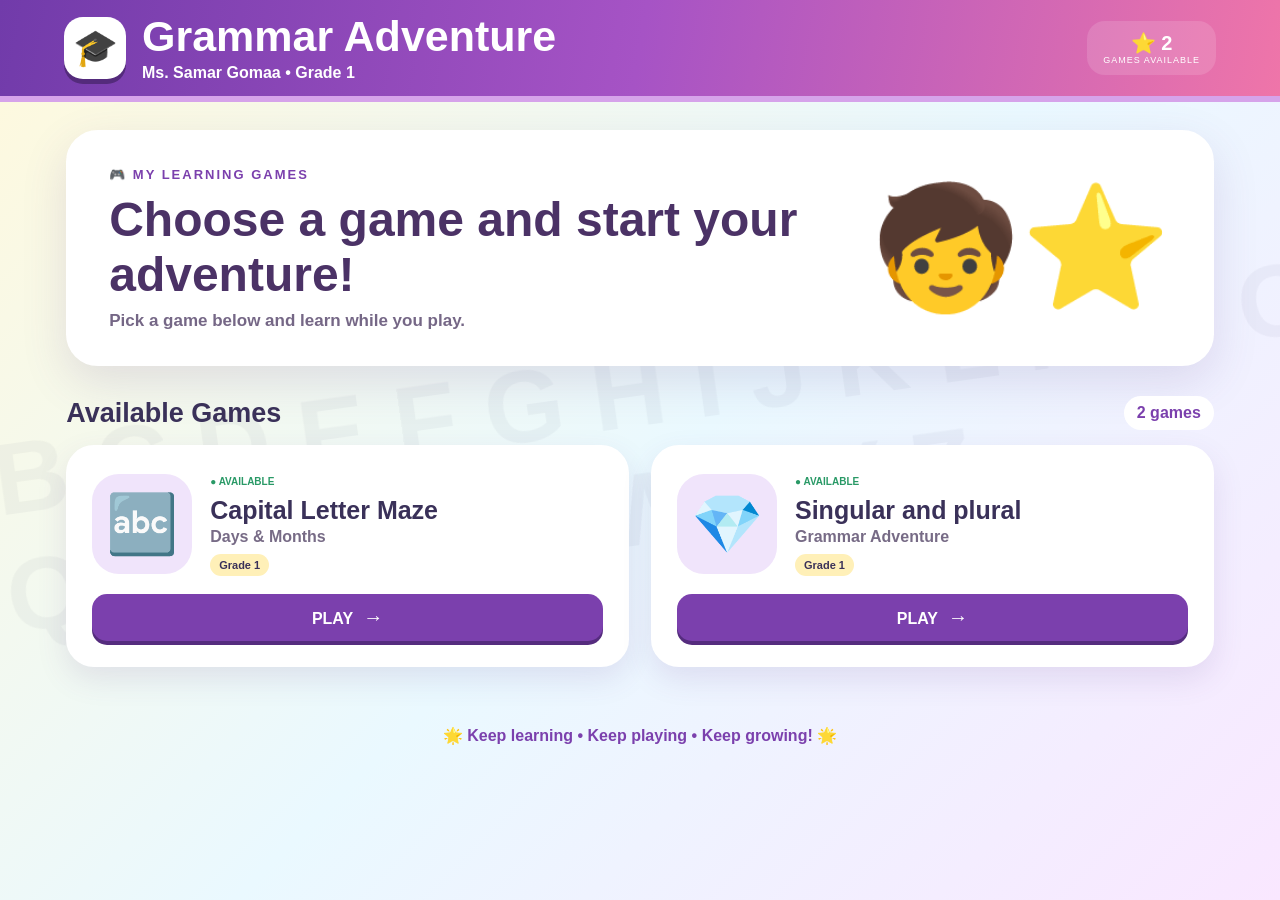
==== index.html @ 44e16820 "Add files via upload" ====
<!doctype html>
<html lang="en">
<head>
<meta charset="utf-8">
<meta name="viewport" content="width=device-width,initial-scale=1">
<title>Grammar Adventure — Game Hub</title>
<link rel="stylesheet" href="platform.css">
</head>
<body>
<div class="letters" aria-hidden="true">A B C D E F G H I J K L M N O P Q R S T U V W X Y Z</div>
<header class="hub-top">
  <div class="brand-mark">🎓</div>
  <div>
    <h1>Grammar Adventure</h1>
    <p>Ms. Samar Gomaa • Grade 1</p>
  </div>
  <div class="hub-stats"><span>⭐ <b id="totalGames">2</b></span><small>GAMES AVAILABLE</small></div>
</header>
<main class="hub-main">
  <section class="welcome">
    <div>
      <span class="eyebrow">🎮 MY LEARNING GAMES</span>
      <h2>Choose a game and start your adventure!</h2>
      <p>Pick a game below and learn while you play.</p>
    </div>
    <div class="hero-character">🧒⭐</div>
  </section>
  <section class="games-section">
    <div class="section-title"><h3>Available Games</h3><span id="gameCount">2 games</span></div>
    <div id="gamesGrid" class="games-grid"></div>
  </section>
</main>
<footer>🌟 Keep learning • Keep playing • Keep growing! 🌟</footer>
<script>
const games = [
  { title:'Capital Letter Maze', subtitle:'Days & Months', grade:'Grade 1', icon:'🔤', color:'purple', href:'games/capital-letter-maze/' },
  { title:'Singular and plural', subtitle:'Grammar Adventure', grade:'Grade 1', icon:'💎', color:'purple', href:'games/noun-jewel-heist/' }
];
const grid=document.getElementById('gamesGrid');
grid.innerHTML=games.map(game=>`<a class="game-card ${game.color}" href="${game.href}"><div class="game-icon">${game.icon}</div><div class="game-info"><span class="available">● AVAILABLE</span><h4>${game.title}</h4><p>${game.subtitle}</p><span class="grade">${game.grade}</span></div><div class="play">PLAY <span>→</span></div></a>`).join('');
document.getElementById('totalGames').textContent=games.length;
document.getElementById('gameCount').textContent=`${games.length} ${games.length===1?'game':'games'}`;
</script>
</body>
</html>
---- platform.css ----
*{box-sizing:border-box}html,body{margin:0;min-height:100%;font-family:"Trebuchet MS",Arial,sans-serif;color:#3a3159}body{background:linear-gradient(135deg,#fff9dc,#eaf9ff 52%,#f9e7ff);overflow-x:hidden}.letters{position:fixed;inset:-8%;z-index:-1;display:flex;flex-wrap:wrap;align-content:space-around;justify-content:space-around;gap:25px 55px;font-size:clamp(50px,8vw,110px);font-weight:900;opacity:.045;transform:rotate(-8deg);pointer-events:none}.hub-top{min-height:96px;padding:12px 5vw;display:flex;align-items:center;gap:16px;color:#fff;background:linear-gradient(100deg,#713baa,#a653c5,#ef75a9);box-shadow:0 6px 0 #d6a3ea}.brand-mark{width:62px;height:62px;border-radius:19px;background:#fff;display:grid;place-items:center;font-size:36px;box-shadow:0 5px #542b7c}.hub-top h1{margin:0;font-size:clamp(25px,4vw,43px);line-height:1}.hub-top p{margin:6px 0 0;font-weight:800}.hub-stats{margin-left:auto;background:#ffffff22;border-radius:18px;padding:10px 16px;text-align:center;font-size:20px}.hub-stats small{display:block;font-size:9px;letter-spacing:1px}.hub-main{max-width:1250px;margin:auto;padding:34px 4vw}.welcome{display:flex;align-items:center;justify-content:space-between;gap:30px;background:#fff;border:5px solid #fff;border-radius:32px;padding:30px 38px;box-shadow:0 16px 45px #64428c26}.eyebrow{color:#7b40ad;font-size:13px;font-weight:900;letter-spacing:2px}.welcome h2{margin:9px 0;font-size:clamp(28px,4vw,48px);color:#4b3266}.welcome p{margin:0;font-size:17px;font-weight:700;color:#756786}.hero-character{font-size:clamp(65px,10vw,120px);white-space:nowrap}.games-section{margin-top:30px}.section-title{display:flex;align-items:center;justify-content:space-between;margin-bottom:15px}.section-title h3{margin:0;font-size:27px}.section-title span{background:#fff;padding:8px 13px;border-radius:20px;font-weight:900;color:#7b40ad}.games-grid{display:grid;grid-template-columns:repeat(auto-fit,minmax(300px,1fr));gap:22px}.game-card{position:relative;display:grid;grid-template-columns:100px 1fr;gap:18px;align-items:center;min-height:190px;padding:22px;text-decoration:none;color:inherit;background:#fff;border-radius:28px;border:4px solid #fff;box-shadow:0 12px 30px #64428c20;transition:transform .18s,box-shadow .18s}.game-card:hover{transform:translateY(-5px);box-shadow:0 18px 38px #64428c30}.game-icon{width:100px;height:100px;border-radius:27px;display:grid;place-items:center;font-size:58px;background:#f0e4fb}.game-info h4{margin:7px 0 3px;font-size:25px}.game-info p{margin:0 0 8px;font-weight:700;color:#776b86}.available{font-size:10px;font-weight:900;color:#299966}.grade{display:inline-block;background:#fff0b8;border-radius:12px;padding:5px 9px;font-size:11px;font-weight:900}.play{grid-column:1/-1;text-align:center;border-radius:15px;padding:12px;background:#7b40ad;color:#fff;font-weight:900;box-shadow:0 4px #552c7e}.play span{font-size:20px;margin-left:6px}footer{text-align:center;padding:25px;font-weight:900;color:#7b40ad}@media(max-width:600px){.hub-top{padding:10px 4vw}.hub-stats{display:none}.welcome{padding:22px;flex-direction:column;text-align:center}.games-grid{grid-template-columns:1fr}.game-card{grid-template-columns:82px 1fr}.game-icon{width:82px;height:82px;font-size:45px}}
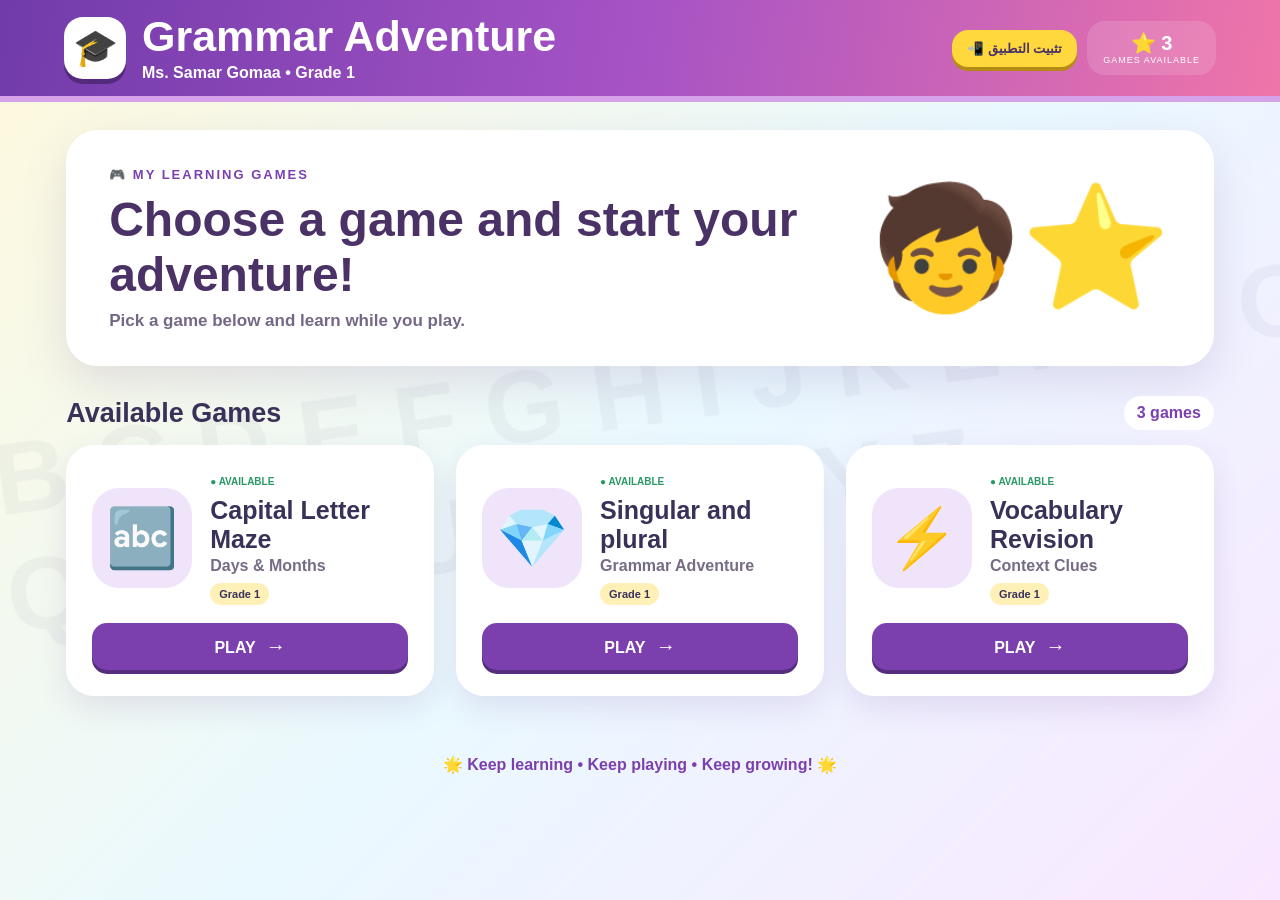
==== commit c5214fd1: "Add files via upload" ====
--- a/index.html
+++ b/index.html
@@ -5,6 +5,13 @@
 <meta name="viewport" content="width=device-width,initial-scale=1">
 <title>Grammar Adventure — Game Hub</title>
 <link rel="stylesheet" href="platform.css">
+<link rel="manifest" href="manifest.json">
+<link rel="icon" href="icon.svg">
+<meta name="theme-color" content="#713baa">
+<meta name="mobile-web-app-capable" content="yes">
+<meta name="apple-mobile-web-app-capable" content="yes">
+<meta name="apple-mobile-web-app-status-bar-style" content="black-translucent">
+<meta name="apple-mobile-web-app-title" content="Grammar Adventure">
 </head>
 <body>
 <div class="letters" aria-hidden="true">A B C D E F G H I J K L M N O P Q R S T U V W X Y Z</div>
@@ -14,7 +21,7 @@
     <h1>Grammar Adventure</h1>
     <p>Ms. Samar Gomaa • Grade 1</p>
   </div>
-  <div class="hub-stats"><span>⭐ <b id="totalGames">2</b></span><small>GAMES AVAILABLE</small></div>
+  <div class="hub-actions"><button id="installBtn" class="install-btn" type="button">📲 تثبيت التطبيق</button><div class="hub-stats"><span>⭐ <b id="totalGames">2</b></span><small>GAMES AVAILABLE</small></div></div>
 </header>
 <main class="hub-main">
   <section class="welcome">
@@ -31,15 +38,36 @@
   </section>
 </main>
 <footer>🌟 Keep learning • Keep playing • Keep growing! 🌟</footer>
+<div id="installHelp" class="install-help" hidden>
+  <div class="install-card">
+    <button id="closeInstall" class="close-install" type="button">×</button>
+    <h3>📲 تثبيت Grammar Adventure</h3>
+    <div id="androidHelp"><b>Android:</b> افتح الموقع في Chrome ثم اضغط ⋮ واختر <b>Install app</b> أو <b>Add to Home screen</b>.</div>
+    <div id="iosHelp"><b>iPhone:</b> افتح الموقع في Safari → مشاركة ↗ → <b>Add to Home Screen</b> → فعّل <b>Open as Web App</b> → Add.</div>
+    <div id="desktopHelp"><b>Windows / Mac:</b> افتح الموقع في Chrome أو Edge ثم استخدم زر التثبيت في شريط العنوان إن ظهر.</div>
+  </div>
+</div>
 <script>
 const games = [
   { title:'Capital Letter Maze', subtitle:'Days & Months', grade:'Grade 1', icon:'🔤', color:'purple', href:'games/capital-letter-maze/' },
-  { title:'Singular and plural', subtitle:'Grammar Adventure', grade:'Grade 1', icon:'💎', color:'purple', href:'games/noun-jewel-heist/' }
+  { title:'Singular and plural', subtitle:'Grammar Adventure', grade:'Grade 1', icon:'💎', color:'purple', href:'games/noun-jewel-heist/' },
+  { title:'Vocabulary Revision', subtitle:'Context Clues', grade:'Grade 1', icon:'⚡', color:'purple', href:'games/vocabulary-revision/' }
 ];
 const grid=document.getElementById('gamesGrid');
 grid.innerHTML=games.map(game=>`<a class="game-card ${game.color}" href="${game.href}"><div class="game-icon">${game.icon}</div><div class="game-info"><span class="available">● AVAILABLE</span><h4>${game.title}</h4><p>${game.subtitle}</p><span class="grade">${game.grade}</span></div><div class="play">PLAY <span>→</span></div></a>`).join('');
 document.getElementById('totalGames').textContent=games.length;
 document.getElementById('gameCount').textContent=`${games.length} ${games.length===1?'game':'games'}`;
+
+if('serviceWorker' in navigator){window.addEventListener('load',()=>navigator.serviceWorker.register('./sw.js').catch(()=>{}));}
+const installBtn=document.getElementById('installBtn'), installHelp=document.getElementById('installHelp'), closeInstall=document.getElementById('closeInstall');
+let deferredPrompt=null;
+window.addEventListener('beforeinstallprompt',e=>{e.preventDefault();deferredPrompt=e;installBtn.textContent='📲 تثبيت التطبيق';});
+installBtn.addEventListener('click',async()=>{
+  if(deferredPrompt){deferredPrompt.prompt();await deferredPrompt.userChoice;deferredPrompt=null;return;}
+  installHelp.hidden=false;
+});
+closeInstall.addEventListener('click',()=>installHelp.hidden=true);
+installHelp.addEventListener('click',e=>{if(e.target===installHelp)installHelp.hidden=true;});
 </script>
 </body>
 </html>
--- a/platform.css
+++ b/platform.css
@@ -1 +1,3 @@
 *{box-sizing:border-box}html,body{margin:0;min-height:100%;font-family:"Trebuchet MS",Arial,sans-serif;color:#3a3159}body{background:linear-gradient(135deg,#fff9dc,#eaf9ff 52%,#f9e7ff);overflow-x:hidden}.letters{position:fixed;inset:-8%;z-index:-1;display:flex;flex-wrap:wrap;align-content:space-around;justify-content:space-around;gap:25px 55px;font-size:clamp(50px,8vw,110px);font-weight:900;opacity:.045;transform:rotate(-8deg);pointer-events:none}.hub-top{min-height:96px;padding:12px 5vw;display:flex;align-items:center;gap:16px;color:#fff;background:linear-gradient(100deg,#713baa,#a653c5,#ef75a9);box-shadow:0 6px 0 #d6a3ea}.brand-mark{width:62px;height:62px;border-radius:19px;background:#fff;display:grid;place-items:center;font-size:36px;box-shadow:0 5px #542b7c}.hub-top h1{margin:0;font-size:clamp(25px,4vw,43px);line-height:1}.hub-top p{margin:6px 0 0;font-weight:800}.hub-stats{margin-left:auto;background:#ffffff22;border-radius:18px;padding:10px 16px;text-align:center;font-size:20px}.hub-stats small{display:block;font-size:9px;letter-spacing:1px}.hub-main{max-width:1250px;margin:auto;padding:34px 4vw}.welcome{display:flex;align-items:center;justify-content:space-between;gap:30px;background:#fff;border:5px solid #fff;border-radius:32px;padding:30px 38px;box-shadow:0 16px 45px #64428c26}.eyebrow{color:#7b40ad;font-size:13px;font-weight:900;letter-spacing:2px}.welcome h2{margin:9px 0;font-size:clamp(28px,4vw,48px);color:#4b3266}.welcome p{margin:0;font-size:17px;font-weight:700;color:#756786}.hero-character{font-size:clamp(65px,10vw,120px);white-space:nowrap}.games-section{margin-top:30px}.section-title{display:flex;align-items:center;justify-content:space-between;margin-bottom:15px}.section-title h3{margin:0;font-size:27px}.section-title span{background:#fff;padding:8px 13px;border-radius:20px;font-weight:900;color:#7b40ad}.games-grid{display:grid;grid-template-columns:repeat(auto-fit,minmax(300px,1fr));gap:22px}.game-card{position:relative;display:grid;grid-template-columns:100px 1fr;gap:18px;align-items:center;min-height:190px;padding:22px;text-decoration:none;color:inherit;background:#fff;border-radius:28px;border:4px solid #fff;box-shadow:0 12px 30px #64428c20;transition:transform .18s,box-shadow .18s}.game-card:hover{transform:translateY(-5px);box-shadow:0 18px 38px #64428c30}.game-icon{width:100px;height:100px;border-radius:27px;display:grid;place-items:center;font-size:58px;background:#f0e4fb}.game-info h4{margin:7px 0 3px;font-size:25px}.game-info p{margin:0 0 8px;font-weight:700;color:#776b86}.available{font-size:10px;font-weight:900;color:#299966}.grade{display:inline-block;background:#fff0b8;border-radius:12px;padding:5px 9px;font-size:11px;font-weight:900}.play{grid-column:1/-1;text-align:center;border-radius:15px;padding:12px;background:#7b40ad;color:#fff;font-weight:900;box-shadow:0 4px #552c7e}.play span{font-size:20px;margin-left:6px}footer{text-align:center;padding:25px;font-weight:900;color:#7b40ad}@media(max-width:600px){.hub-top{padding:10px 4vw}.hub-stats{display:none}.welcome{padding:22px;flex-direction:column;text-align:center}.games-grid{grid-template-columns:1fr}.game-card{grid-template-columns:82px 1fr}.game-icon{width:82px;height:82px;font-size:45px}}
+
+.hub-actions{margin-left:auto;display:flex;align-items:center;gap:10px}.install-btn{border:0;border-radius:16px;padding:11px 15px;background:#ffd83d;color:#4b3266;font-weight:900;cursor:pointer;box-shadow:0 4px #b58b16}.install-help{position:fixed;inset:0;z-index:50;background:#111a33cc;display:grid;place-items:center;padding:20px}.install-help[hidden]{display:none}.install-card{position:relative;width:min(560px,94vw);background:#fff;border-radius:25px;padding:28px;color:#3a3159;box-shadow:0 20px 60px #0005}.install-card h3{margin-top:0;font-size:26px;color:#713baa}.install-card div{margin:14px 0;padding:14px;background:#f3edff;border-radius:14px;line-height:1.6}.close-install{position:absolute;top:10px;right:12px;border:0;background:#eee;border-radius:50%;width:38px;height:38px;font-size:26px;cursor:pointer}@media(max-width:700px){.hub-actions{margin-left:0;width:100%;justify-content:space-between}.install-btn{padding:9px 11px;font-size:12px}.hub-top{flex-wrap:wrap}.hub-main{padding-top:22px}.welcome{border-radius:24px}.games-grid{gap:14px}.game-card{min-height:170px;border-radius:22px}}
